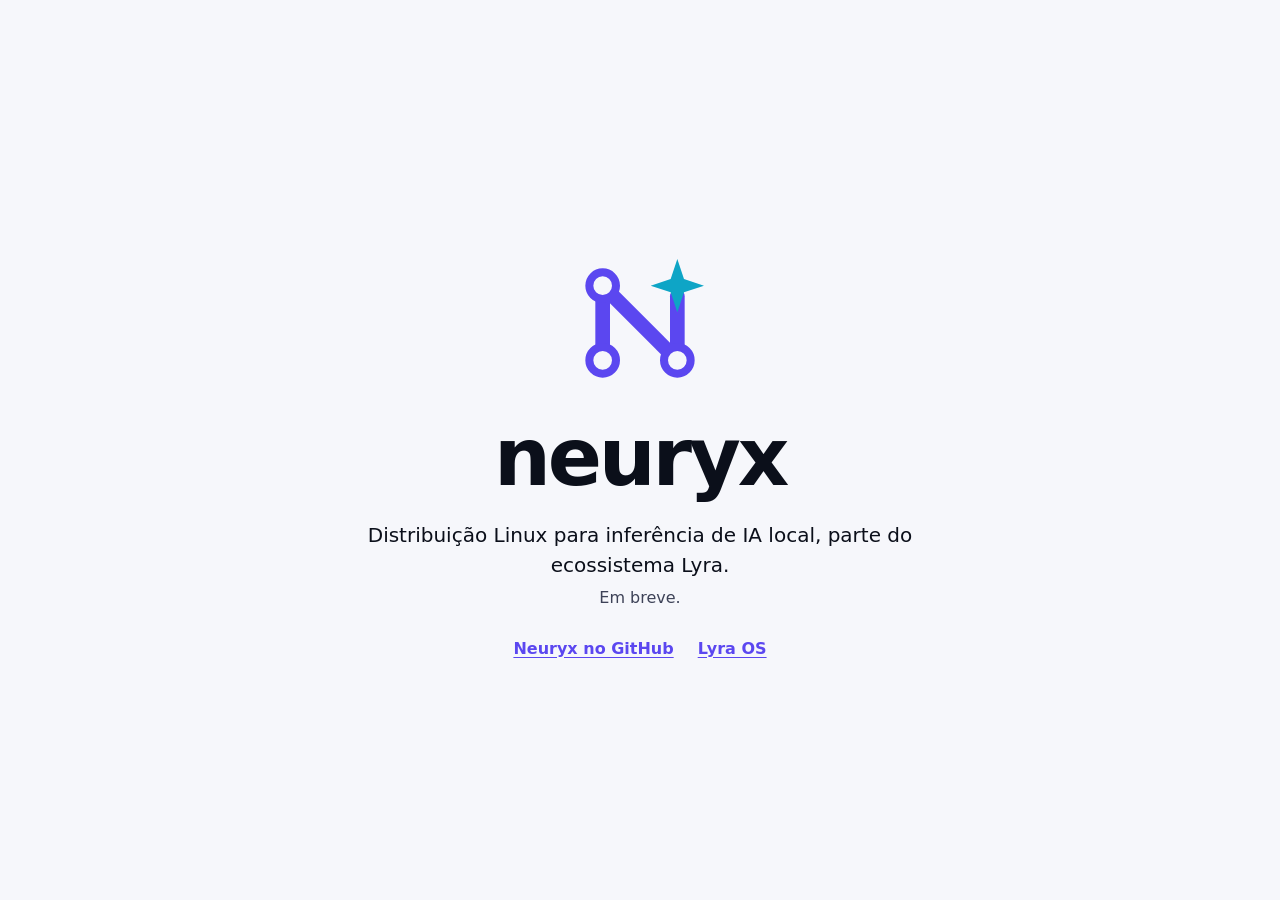
==== index.html @ 419c9c22 "chore: estrutura inicial do repositório Co-Authored-By: Claude Opus 5.5 <noreply@anthropic.com>" ====
<!DOCTYPE html>
<html lang="pt-BR">
<head>
  <meta charset="utf-8">
  <meta name="viewport" content="width=device-width, initial-scale=1">
  <title>Neuryx — em breve</title>
  <meta name="description" content="Distribuição Linux para inferência de IA local, parte do ecossistema Lyra.">
  <meta name="color-scheme" content="light dark">
  <link rel="icon" href="assets/neuryx-mark.svg" type="image/svg+xml">
  <link rel="stylesheet" href="css/style.css">
</head>
<body>
  <main class="hero">
    <img class="mark" src="assets/neuryx-mark.svg" alt="Logo do Neuryx" width="160" height="160">
    <h1 class="wordmark">neuryx</h1>
    <p class="tagline">Distribuição Linux para inferência de IA local, parte do ecossistema Lyra.</p>
    <p class="status">Em breve.</p>
    <nav aria-label="Links do projeto">
      <ul class="links">
        <li><a href="https://github.com/neuryx-os">Neuryx no GitHub</a></li>
        <li><a href="https://github.com/lyra-os-linux">Lyra OS</a></li>
      </ul>
    </nav>
  </main>
</body>
</html>
---- css/style.css ----
/* Paleta: https://github.com/neuryx-os/brand/blob/main/palette/colors.json */
:root {
  --ground: #F6F7FB;
  --ink: #0B0F1A;
  --accent: #5B47F0;
  --star: #0EA5C6;
  --muted: #3D4257;
}

@media (prefers-color-scheme: dark) {
  :root {
    --ground: #0B0F1A;
    --ink: #F2F3F8;
    --accent: #8B7BFF;
    --star: #38D6F5;
    --muted: #B4B8C8;
  }
}

*,
*::before,
*::after {
  box-sizing: border-box;
}

html {
  font-family: "Space Grotesk", system-ui, -apple-system, "Segoe UI", sans-serif;
  background: var(--ground);
  color: var(--ink);
}

body {
  margin: 0;
  min-height: 100vh;
  display: grid;
  place-items: center;
  padding: 2rem;
}

.hero {
  max-width: 40rem;
  text-align: center;
}

.mark {
  display: block;
  width: 160px;
  height: 160px;
  margin: 0 auto;
}

.wordmark {
  margin: 0.5rem 0 1rem;
  font-size: clamp(3rem, 10vw, 5rem);
  font-weight: 600;
  letter-spacing: -0.04em;
  text-transform: lowercase;
}

.tagline {
  margin: 0 0 0.5rem;
  font-size: 1.25rem;
  line-height: 1.5;
}

.status {
  margin: 0 0 2rem;
  color: var(--muted);
}

.links {
  display: flex;
  flex-wrap: wrap;
  justify-content: center;
  gap: 1.5rem;
  margin: 0;
  padding: 0;
  list-style: none;
}

.links a {
  color: var(--accent);
  font-weight: 600;
  text-underline-offset: 0.2em;
}

.links a:hover {
  text-decoration-thickness: 2px;
}

.links a:focus-visible {
  outline: 3px solid var(--star);
  outline-offset: 4px;
  border-radius: 2px;
}
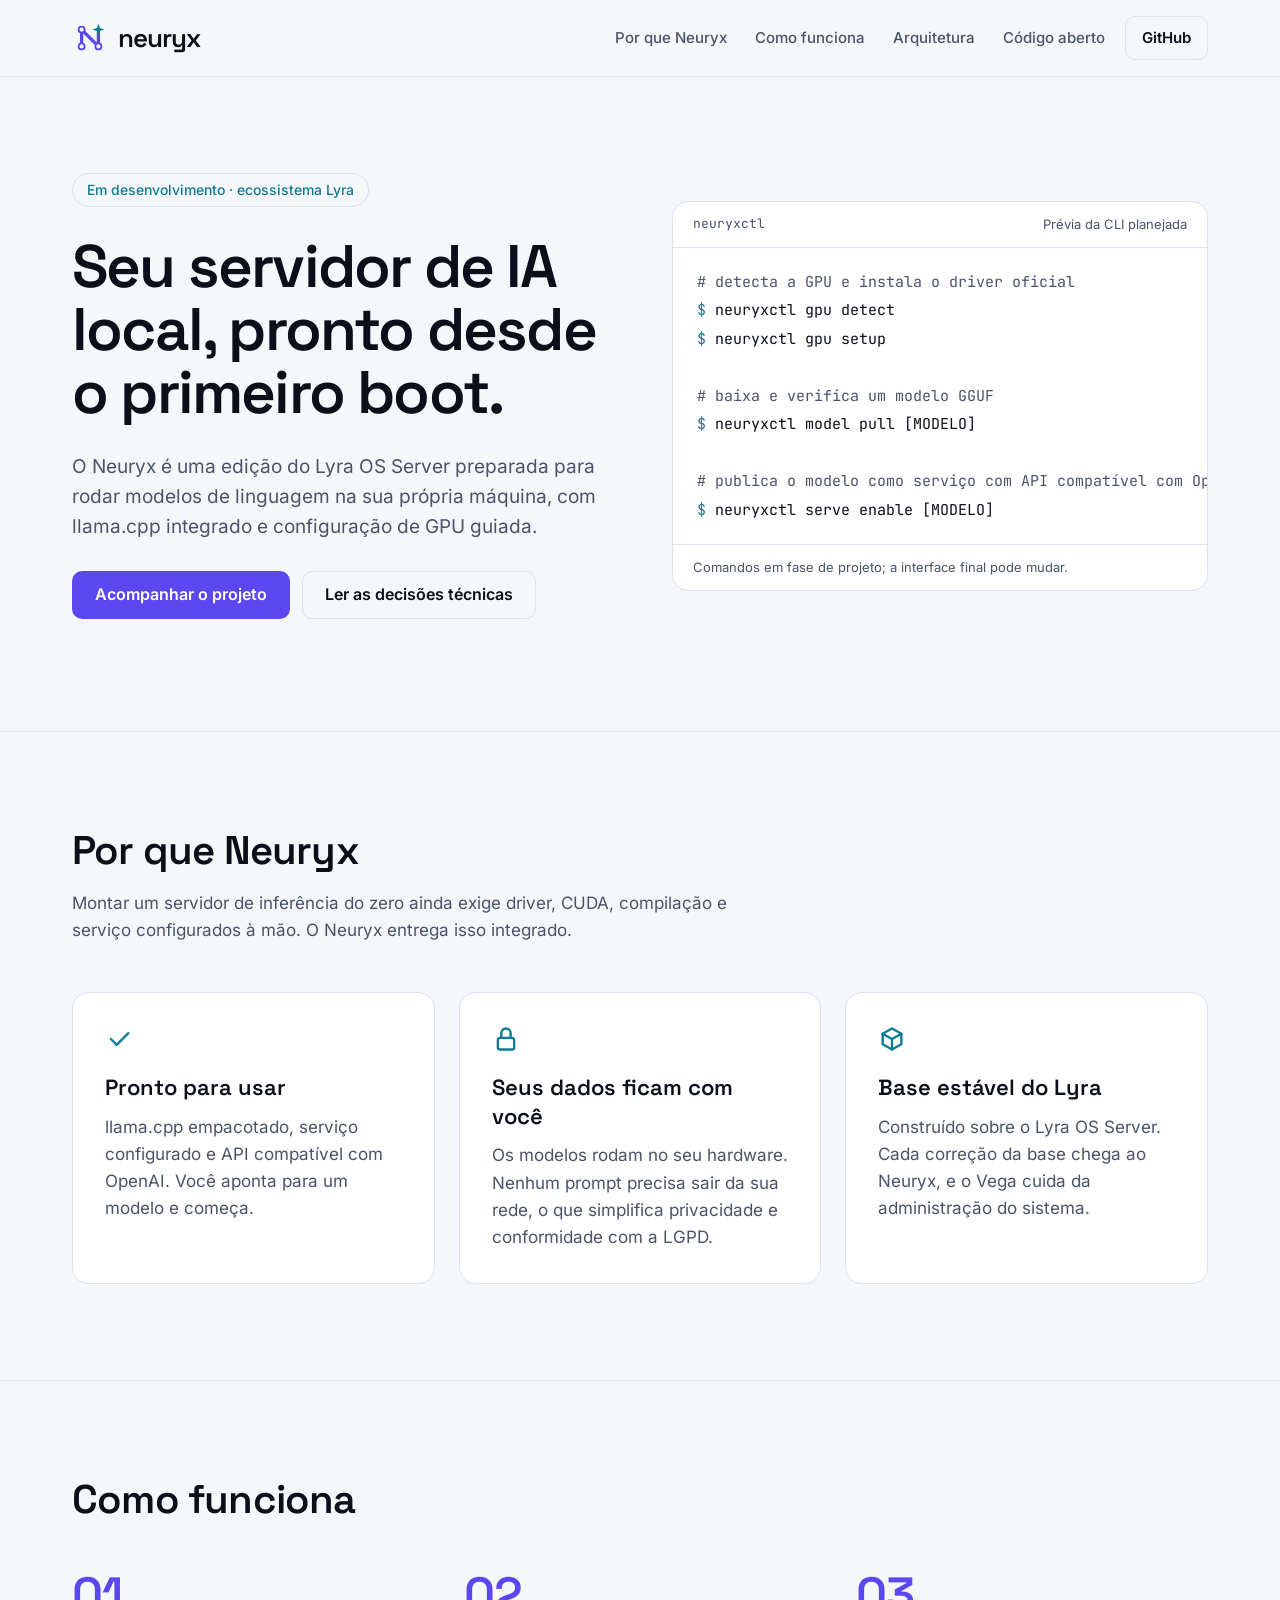
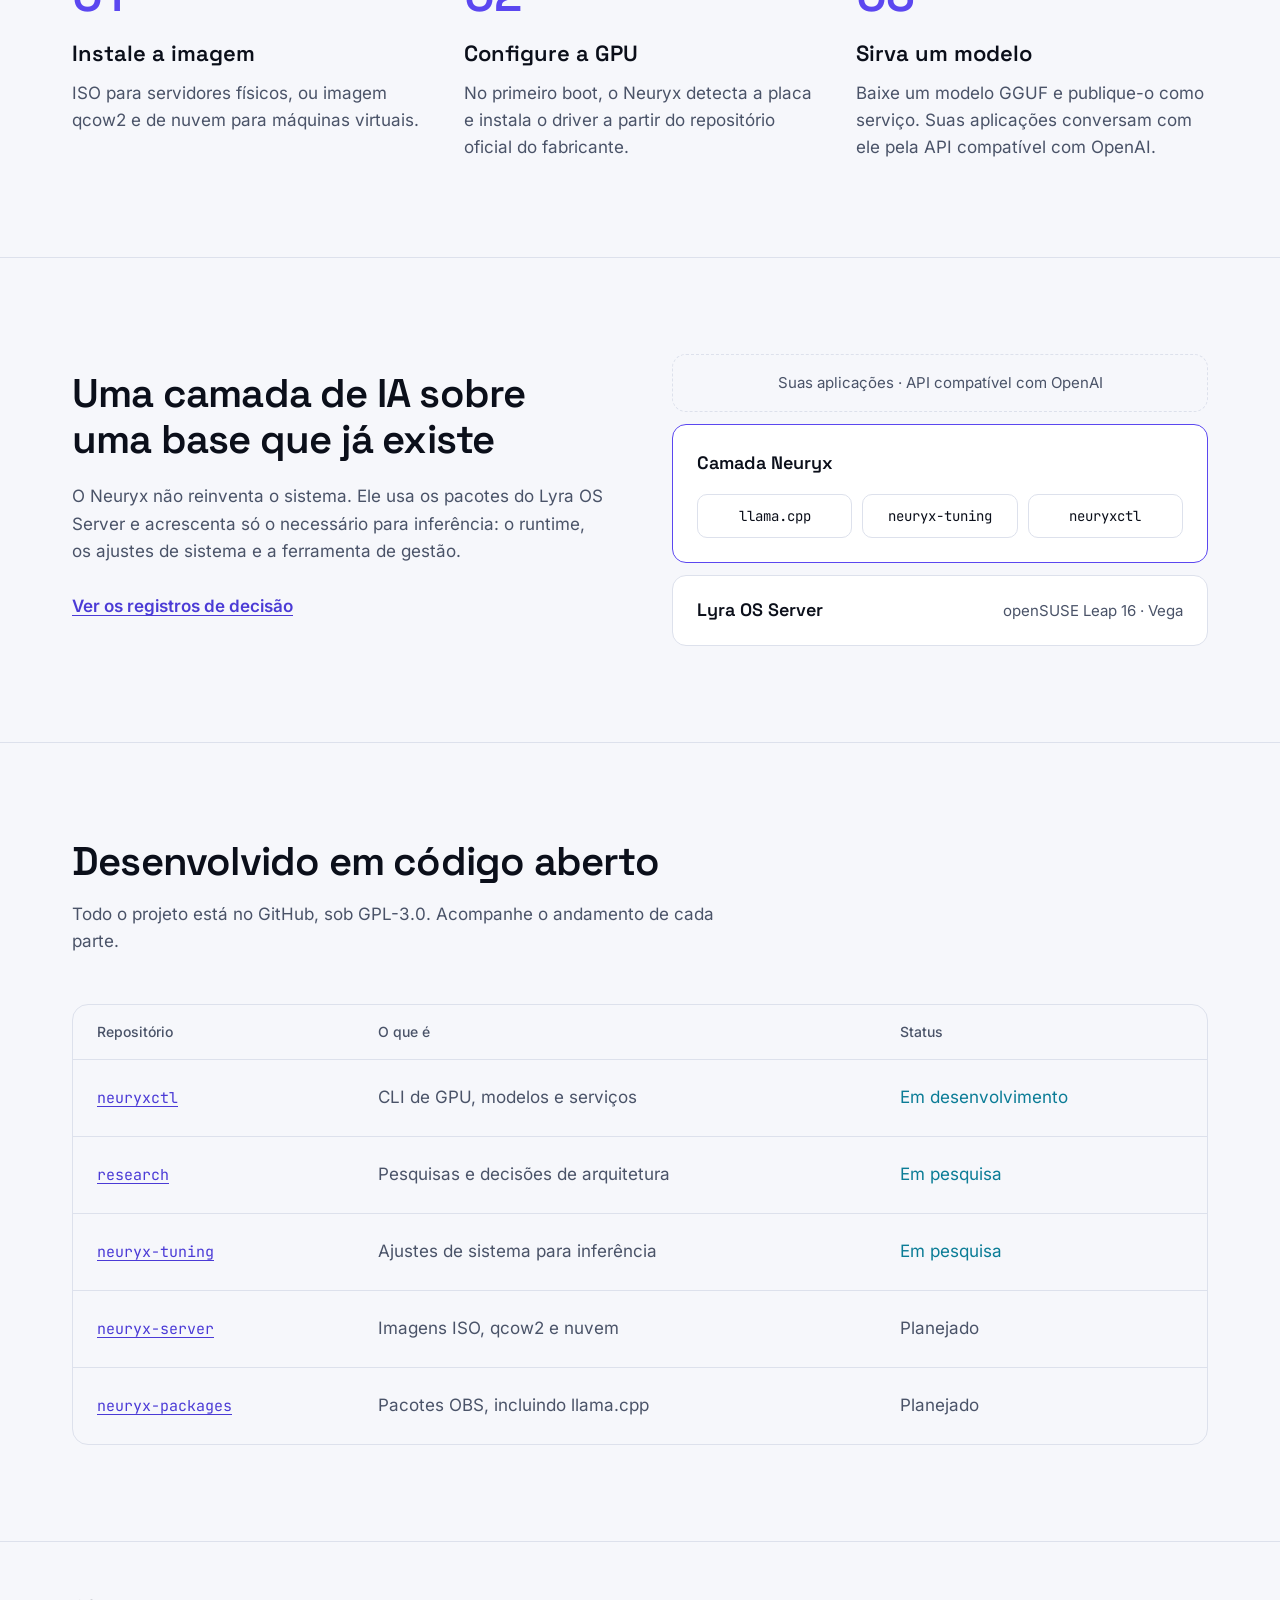
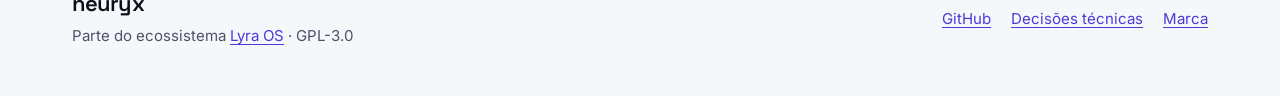
==== commit 7f2cd567: "feat: implementa página inicial Co-Authored-By: Claude Opus 5.5 <noreply@anthropic.com>" ====
--- a/index.html
+++ b/index.html
@@ -3,24 +3,241 @@
 <head>
   <meta charset="utf-8">
   <meta name="viewport" content="width=device-width, initial-scale=1">
-  <title>Neuryx — em breve</title>
-  <meta name="description" content="Distribuição Linux para inferência de IA local, parte do ecossistema Lyra.">
-  <meta name="color-scheme" content="light dark">
-  <link rel="icon" href="assets/neuryx-mark.svg" type="image/svg+xml">
+  <title>Neuryx — servidor de IA local sobre o Lyra OS Server</title>
+  <meta name="description" content="Neuryx é uma edição do Lyra OS Server preparada para rodar modelos de linguagem na sua própria máquina, com llama.cpp integrado e configuração de GPU guiada.">
+  <link rel="canonical" href="https://[DOMINIO]/">
+
+  <meta property="og:type" content="website">
+  <meta property="og:locale" content="pt_BR">
+  <meta property="og:title" content="Neuryx — servidor de IA local sobre o Lyra OS Server">
+  <meta property="og:description" content="Neuryx é uma edição do Lyra OS Server preparada para rodar modelos de linguagem na sua própria máquina, com llama.cpp integrado e configuração de GPU guiada.">
+  <meta property="og:url" content="https://[DOMINIO]/">
+  <meta property="og:image" content="https://[DOMINIO]/assets/og-image.png">
+  <meta property="og:image:width" content="1200">
+  <meta property="og:image:height" content="630">
+  <meta property="og:image:alt" content="Logo do Neuryx">
+  <meta name="twitter:card" content="summary_large_image">
+
+  <link rel="icon" href="assets/favicon.svg" type="image/svg+xml">
+  <link rel="icon" href="assets/favicon-32.png" sizes="32x32" type="image/png">
+  <link rel="apple-touch-icon" href="assets/apple-touch-icon.png">
+  <meta name="theme-color" content="#0B0F1A" media="(prefers-color-scheme: dark)">
+  <meta name="theme-color" content="#F6F7FB" media="(prefers-color-scheme: light)">
+  <meta name="color-scheme" content="dark light">
+
+  <link rel="preload" href="assets/fonts/space-grotesk-latin-600.woff2" as="font" type="font/woff2" crossorigin>
+  <link rel="preload" href="assets/fonts/inter-latin-400.woff2" as="font" type="font/woff2" crossorigin>
   <link rel="stylesheet" href="css/style.css">
 </head>
 <body>
-  <main class="hero">
-    <img class="mark" src="assets/neuryx-mark.svg" alt="Logo do Neuryx" width="160" height="160">
-    <h1 class="wordmark">neuryx</h1>
-    <p class="tagline">Distribuição Linux para inferência de IA local, parte do ecossistema Lyra.</p>
-    <p class="status">Em breve.</p>
-    <nav aria-label="Links do projeto">
-      <ul class="links">
-        <li><a href="https://github.com/neuryx-os">Neuryx no GitHub</a></li>
-        <li><a href="https://github.com/lyra-os-linux">Lyra OS</a></li>
-      </ul>
-    </nav>
+  <a class="skip-link" href="#conteudo">Pular para o conteúdo</a>
+
+  <header class="site-header">
+    <div class="container">
+      <a class="brand" href="/" aria-label="Neuryx — página inicial">
+        <svg viewBox="0 0 120 120" width="36" height="36" aria-hidden="true" focusable="false">
+          <g class="mark-lines" stroke-width="11" stroke-linecap="round" fill="none">
+            <line x1="32" y1="88" x2="32" y2="32"/>
+            <line x1="32" y1="32" x2="88" y2="88"/>
+            <line x1="88" y1="88" x2="88" y2="40"/>
+          </g>
+          <g class="mark-nodes" stroke-width="6">
+            <circle cx="32" cy="88" r="10"/>
+            <circle cx="32" cy="32" r="10"/>
+            <circle cx="88" cy="88" r="10"/>
+          </g>
+          <path class="mark-star" d="M88 12 L93 27 L108 32 L93 37 L88 52 L83 37 L68 32 L83 27 Z"/>
+        </svg>
+        <span class="wordmark">neuryx</span>
+      </a>
+      <nav class="site-nav" aria-label="Principal">
+        <ul class="nav-links">
+          <li><a href="#por-que">Por que Neuryx</a></li>
+          <li><a href="#como-funciona">Como funciona</a></li>
+          <li><a href="#arquitetura">Arquitetura</a></li>
+          <li><a href="#codigo-aberto">Código aberto</a></li>
+        </ul>
+        <a class="btn btn-secondary btn-small" href="https://github.com/neuryx-os">GitHub</a>
+      </nav>
+    </div>
+  </header>
+
+  <main id="conteudo">
+    <section class="hero" aria-labelledby="hero-titulo">
+      <div class="container">
+        <div class="hero-text">
+          <span class="badge">Em desenvolvimento · ecossistema Lyra</span>
+          <h1 id="hero-titulo">Seu servidor de IA local, pronto desde o primeiro boot.</h1>
+          <p class="hero-lead">O Neuryx é uma edição do Lyra OS Server preparada para rodar modelos de linguagem na sua própria máquina, com llama.cpp integrado e configuração de GPU guiada.</p>
+          <div class="actions">
+            <a class="btn btn-primary" href="https://github.com/neuryx-os">Acompanhar o projeto</a>
+            <a class="btn btn-secondary" href="https://github.com/neuryx-os/research">Ler as decisões técnicas</a>
+          </div>
+        </div>
+
+        <figure class="terminal">
+          <div class="terminal-bar">
+            <span class="terminal-title">neuryxctl</span>
+            <span>Prévia da CLI planejada</span>
+          </div>
+<pre><code><span class="t-comment"># detecta a GPU e instala o driver oficial</span>
+<span class="t-prompt">$</span> neuryxctl gpu detect
+<span class="t-prompt">$</span> neuryxctl gpu setup
+
+<span class="t-comment"># baixa e verifica um modelo GGUF</span>
+<span class="t-prompt">$</span> neuryxctl model pull [MODELO]
+
+<span class="t-comment"># publica o modelo como serviço com API compatível com OpenAI</span>
+<span class="t-prompt">$</span> neuryxctl serve enable [MODELO]</code></pre>
+          <figcaption>Comandos em fase de projeto; a interface final pode mudar.</figcaption>
+        </figure>
+      </div>
+    </section>
+
+    <section class="section" id="por-que" aria-labelledby="por-que-titulo">
+      <div class="container">
+        <h2 id="por-que-titulo">Por que Neuryx</h2>
+        <p class="section-intro">Montar um servidor de inferência do zero ainda exige driver, CUDA, compilação e serviço configurados à mão. O Neuryx entrega isso integrado.</p>
+
+        <div class="cards">
+          <article class="card">
+            <svg class="card-icon" viewBox="0 0 24 24" fill="none" stroke-width="2" stroke-linecap="round" stroke-linejoin="round" aria-hidden="true" focusable="false">
+              <path d="M5 12l5 5L20 7"/>
+            </svg>
+            <h3>Pronto para usar</h3>
+            <p>llama.cpp empacotado, serviço configurado e API compatível com OpenAI. Você aponta para um modelo e começa.</p>
+          </article>
+          <article class="card">
+            <svg class="card-icon" viewBox="0 0 24 24" fill="none" stroke-width="2" stroke-linecap="round" stroke-linejoin="round" aria-hidden="true" focusable="false">
+              <rect x="5" y="11" width="14" height="10" rx="2"/>
+              <path d="M8 11V7a4 4 0 0 1 8 0v4"/>
+            </svg>
+            <h3>Seus dados ficam com você</h3>
+            <p>Os modelos rodam no seu hardware. Nenhum prompt precisa sair da sua rede, o que simplifica privacidade e conformidade com a LGPD.</p>
+          </article>
+          <article class="card">
+            <svg class="card-icon" viewBox="0 0 24 24" fill="none" stroke-width="2" stroke-linecap="round" stroke-linejoin="round" aria-hidden="true" focusable="false">
+              <path d="M12 3l8 4.5v9L12 21l-8-4.5v-9z"/>
+              <path d="M12 12l8-4.5M12 12v9M12 12L4 7.5"/>
+            </svg>
+            <h3>Base estável do Lyra</h3>
+            <p>Construído sobre o Lyra OS Server. Cada correção da base chega ao Neuryx, e o Vega cuida da administração do sistema.</p>
+          </article>
+        </div>
+      </div>
+    </section>
+
+    <section class="section" id="como-funciona" aria-labelledby="como-funciona-titulo">
+      <div class="container">
+        <h2 id="como-funciona-titulo">Como funciona</h2>
+
+        <ol class="steps">
+          <li>
+            <span class="step-number" aria-hidden="true">01</span>
+            <h3>Instale a imagem</h3>
+            <p>ISO para servidores físicos, ou imagem qcow2 e de nuvem para máquinas virtuais.</p>
+          </li>
+          <li>
+            <span class="step-number" aria-hidden="true">02</span>
+            <h3>Configure a GPU</h3>
+            <p>No primeiro boot, o Neuryx detecta a placa e instala o driver a partir do repositório oficial do fabricante.</p>
+          </li>
+          <li>
+            <span class="step-number" aria-hidden="true">03</span>
+            <h3>Sirva um modelo</h3>
+            <p>Baixe um modelo GGUF e publique-o como serviço. Suas aplicações conversam com ele pela API compatível com OpenAI.</p>
+          </li>
+        </ol>
+      </div>
+    </section>
+
+    <section class="section" id="arquitetura" aria-labelledby="arquitetura-titulo">
+      <div class="container split">
+        <div class="split-text">
+          <h2 id="arquitetura-titulo">Uma camada de IA sobre uma base que já existe</h2>
+          <p>O Neuryx não reinventa o sistema. Ele usa os pacotes do Lyra OS Server e acrescenta só o necessário para inferência: o runtime, os ajustes de sistema e a ferramenta de gestão.</p>
+          <a class="text-link" href="https://github.com/neuryx-os/research">Ver os registros de decisão</a>
+        </div>
+
+        <div class="diagram" role="img" aria-label="Diagrama em camadas: suas aplicações no topo, a camada Neuryx no meio com llama.cpp, neuryx-tuning e neuryxctl, e o Lyra OS Server na base">
+          <div class="layer layer-apps">Suas aplicações · API compatível com OpenAI</div>
+          <div class="layer layer-neuryx">
+            <span class="layer-title">Camada Neuryx</span>
+            <div class="tags">
+              <span class="tag">llama.cpp</span>
+              <span class="tag">neuryx-tuning</span>
+              <span class="tag">neuryxctl</span>
+            </div>
+          </div>
+          <div class="layer layer-base">
+            <span class="layer-title">Lyra OS Server</span>
+            <span class="layer-detail">openSUSE Leap 16 · Vega</span>
+          </div>
+        </div>
+      </div>
+    </section>
+
+    <section class="section" id="codigo-aberto" aria-labelledby="codigo-aberto-titulo">
+      <div class="container">
+        <h2 id="codigo-aberto-titulo">Desenvolvido em código aberto</h2>
+        <p class="section-intro">Todo o projeto está no GitHub, sob GPL-3.0. Acompanhe o andamento de cada parte.</p>
+
+        <div class="table-wrap">
+          <table class="repos">
+            <thead>
+              <tr>
+                <th scope="col">Repositório</th>
+                <th scope="col">O que é</th>
+                <th scope="col">Status</th>
+              </tr>
+            </thead>
+            <tbody>
+              <tr>
+                <td><code><a href="https://github.com/neuryx-os/neuryxctl">neuryxctl</a></code></td>
+                <td>CLI de GPU, modelos e serviços</td>
+                <td class="status-active">Em desenvolvimento</td>
+              </tr>
+              <tr>
+                <td><code><a href="https://github.com/neuryx-os/research">research</a></code></td>
+                <td>Pesquisas e decisões de arquitetura</td>
+                <td class="status-active">Em pesquisa</td>
+              </tr>
+              <tr>
+                <td><code><a href="https://github.com/neuryx-os/neuryx-tuning">neuryx-tuning</a></code></td>
+                <td>Ajustes de sistema para inferência</td>
+                <td class="status-active">Em pesquisa</td>
+              </tr>
+              <tr>
+                <td><code><a href="https://github.com/neuryx-os/neuryx-server">neuryx-server</a></code></td>
+                <td>Imagens ISO, qcow2 e nuvem</td>
+                <td class="status-planned">Planejado</td>
+              </tr>
+              <tr>
+                <td><code><a href="https://github.com/neuryx-os/neuryx-packages">neuryx-packages</a></code></td>
+                <td>Pacotes OBS, incluindo llama.cpp</td>
+                <td class="status-planned">Planejado</td>
+              </tr>
+            </tbody>
+          </table>
+        </div>
+      </div>
+    </section>
   </main>
+
+  <footer class="site-footer">
+    <div class="container">
+      <div class="footer-brand">
+        <span class="footer-name wordmark">neuryx</span>
+        <p>Parte do ecossistema <a href="https://lyraos.com.br/">Lyra OS</a> · GPL-3.0</p>
+      </div>
+      <nav class="footer-nav" aria-label="Rodapé">
+        <ul>
+          <li><a href="https://github.com/neuryx-os">GitHub</a></li>
+          <li><a href="https://github.com/neuryx-os/research">Decisões técnicas</a></li>
+          <li><a href="https://github.com/neuryx-os/brand">Marca</a></li>
+        </ul>
+      </nav>
+    </div>
+  </footer>
 </body>
 </html>
--- a/css/style.css
+++ b/css/style.css
@@ -1,21 +1,96 @@
-/* Paleta: https://github.com/neuryx-os/brand/blob/main/palette/colors.json */
+/*
+ * Site do Neuryx.
+ * Paleta: https://github.com/neuryx-os/brand/blob/main/palette/colors.json
+ * Tema escuro como padrão; tema claro via prefers-color-scheme: light.
+ */
+
+/* Fontes auto-hospedadas (SIL OFL 1.1, ver assets/fonts/OFL.txt) */
+
+@font-face {
+  font-family: "Space Grotesk";
+  font-style: normal;
+  font-weight: 500;
+  font-display: swap;
+  src: url("../assets/fonts/space-grotesk-latin-500.woff2") format("woff2");
+}
+
+@font-face {
+  font-family: "Space Grotesk";
+  font-style: normal;
+  font-weight: 600;
+  font-display: swap;
+  src: url("../assets/fonts/space-grotesk-latin-600.woff2") format("woff2");
+}
+
+@font-face {
+  font-family: "Inter";
+  font-style: normal;
+  font-weight: 400;
+  font-display: swap;
+  src: url("../assets/fonts/inter-latin-400.woff2") format("woff2");
+}
+
+@font-face {
+  font-family: "Inter";
+  font-style: normal;
+  font-weight: 500;
+  font-display: swap;
+  src: url("../assets/fonts/inter-latin-500.woff2") format("woff2");
+}
+
+@font-face {
+  font-family: "Inter";
+  font-style: normal;
+  font-weight: 600;
+  font-display: swap;
+  src: url("../assets/fonts/inter-latin-600.woff2") format("woff2");
+}
+
+@font-face {
+  font-family: "JetBrains Mono";
+  font-style: normal;
+  font-weight: 400;
+  font-display: swap;
+  src: url("../assets/fonts/jetbrains-mono-latin-400.woff2") format("woff2");
+}
+
+/* Tokens */
+
 :root {
-  --ground: #F6F7FB;
-  --ink: #0B0F1A;
-  --accent: #5B47F0;
-  --star: #0EA5C6;
-  --muted: #3D4257;
-}
-
-@media (prefers-color-scheme: dark) {
+  color-scheme: dark light;
+
+  --ground: #0B0F1A;
+  --surface: #121829;
+  --line: #263049;
+  --ink: #F2F3F8;
+  --muted: #A3ACC2;
+  --accent: #8B7BFF;
+  --accent-ink: #0B0F1A;
+  --star: #38D6F5;
+  --link: #A99CFF;
+  --link-hover: #D3CCFF;
+
+  --font-display: "Space Grotesk", system-ui, sans-serif;
+  --font-body: "Inter", system-ui, sans-serif;
+  --font-mono: "JetBrains Mono", ui-monospace, monospace;
+}
+
+@media (prefers-color-scheme: light) {
   :root {
-    --ground: #0B0F1A;
-    --ink: #F2F3F8;
-    --accent: #8B7BFF;
-    --star: #38D6F5;
-    --muted: #B4B8C8;
-  }
-}
+    --ground: #F6F7FB;
+    --surface: #FFFFFF;
+    --line: #DDE1EC;
+    --ink: #0B0F1A;
+    --muted: #4A5368;
+    --accent: #5B47F0;
+    --accent-ink: #FFFFFF;
+    --star: #0B7C96;
+    --link: #4B3BD6;
+    --link-hover: #2E2390;
+  }
+}
+
+/* Base */
 
 *,
 *::before,
@@ -23,73 +98,696 @@
   box-sizing: border-box;
 }
 
+@media (prefers-reduced-motion: no-preference) {
+  html {
+    scroll-behavior: smooth;
+  }
+}
+
 html {
-  font-family: "Space Grotesk", system-ui, -apple-system, "Segoe UI", sans-serif;
+  -webkit-text-size-adjust: 100%;
+  text-size-adjust: 100%;
+}
+
+body {
+  margin: 0;
   background: var(--ground);
   color: var(--ink);
-}
-
-body {
+  font-family: var(--font-body);
+  font-size: 1.0625rem;
+  font-weight: 400;
+  line-height: 1.6;
+}
+
+h1,
+h2,
+h3 {
   margin: 0;
-  min-height: 100vh;
-  display: grid;
-  place-items: center;
-  padding: 2rem;
-}
-
-.hero {
-  max-width: 40rem;
-  text-align: center;
-}
-
-.mark {
-  display: block;
-  width: 160px;
-  height: 160px;
-  margin: 0 auto;
+  font-family: var(--font-display);
+  font-weight: 600;
+}
+
+h1 {
+  font-size: clamp(2.5rem, 5vw + 1rem, 3.75rem);
+  line-height: 1.05;
+  letter-spacing: -0.03em;
+}
+
+h2 {
+  font-size: clamp(2rem, 2.5vw + 1rem, 2.5rem);
+  line-height: 1.15;
+  letter-spacing: -0.02em;
+}
+
+h3 {
+  font-size: 1.375rem;
+  line-height: 1.3;
+}
+
+p {
+  margin: 0;
+}
+
+a {
+  color: var(--link);
+  text-underline-offset: 0.2em;
+}
+
+a:hover {
+  color: var(--link-hover);
+}
+
+a,
+.btn {
+  transition: color 150ms ease, background-color 150ms ease, border-color 150ms ease;
+}
+
+@media (prefers-reduced-motion: reduce) {
+  a,
+  .btn {
+    transition: none;
+  }
+}
+
+:focus-visible {
+  outline: 2px solid var(--star);
+  outline-offset: 3px;
+}
+
+code,
+pre {
+  font-family: var(--font-mono);
+  font-size: 0.9375rem;
+}
+
+.muted {
+  color: var(--muted);
 }
 
 .wordmark {
-  margin: 0.5rem 0 1rem;
-  font-size: clamp(3rem, 10vw, 5rem);
+  font-family: var(--font-display);
   font-weight: 600;
   letter-spacing: -0.04em;
   text-transform: lowercase;
 }
 
-.tagline {
-  margin: 0 0 0.5rem;
-  font-size: 1.25rem;
-  line-height: 1.5;
-}
-
-.status {
-  margin: 0 0 2rem;
-  color: var(--muted);
-}
-
-.links {
+.container {
+  width: 100%;
+  max-width: 1200px;
+  margin-inline: auto;
+  padding-inline: 32px;
+}
+
+@media (max-width: 599px) {
+  .container {
+    padding-inline: 20px;
+  }
+}
+
+/* Pular para o conteúdo */
+
+.skip-link {
+  position: absolute;
+  top: -100px;
+  left: 16px;
+  z-index: 10;
+  display: inline-flex;
+  align-items: center;
+  min-height: 44px;
+  padding: 0 16px;
+  border-radius: 10px;
+  background: var(--accent);
+  color: var(--accent-ink);
+  font-weight: 600;
+  text-decoration: none;
+}
+
+.skip-link:focus {
+  top: 16px;
+}
+
+.skip-link:hover {
+  color: var(--accent-ink);
+}
+
+/* Símbolo (cores por CSS para acompanhar o tema) */
+
+.mark-lines {
+  stroke: var(--accent);
+}
+
+.mark-nodes {
+  fill: var(--ground);
+  stroke: var(--accent);
+}
+
+.mark-star {
+  fill: var(--star);
+}
+
+/* Botões */
+
+.btn {
+  display: inline-flex;
+  align-items: center;
+  justify-content: center;
+  min-height: 48px;
+  padding: 0 22px;
+  border: 1px solid transparent;
+  border-radius: 10px;
+  font-family: var(--font-body);
+  font-size: 1rem;
+  font-weight: 600;
+  line-height: 1.2;
+  text-align: center;
+  text-decoration: none;
+}
+
+.btn-primary {
+  background: var(--accent);
+  color: var(--accent-ink);
+}
+
+.btn-primary:hover {
+  background: var(--link-hover);
+  color: var(--accent-ink);
+}
+
+.btn-secondary {
+  border-color: var(--line);
+  background: transparent;
+  color: var(--ink);
+}
+
+.btn-secondary:hover {
+  border-color: var(--muted);
+  background: var(--surface);
+  color: var(--ink);
+}
+
+.btn-small {
+  min-height: 44px;
+  padding: 0 16px;
+  font-size: 0.9375rem;
+}
+
+/* Cabeçalho */
+
+.site-header {
+  border-bottom: 1px solid var(--line);
+}
+
+.site-header .container {
+  position: relative;
   display: flex;
   flex-wrap: wrap;
-  justify-content: center;
-  gap: 1.5rem;
+  align-items: center;
+  justify-content: space-between;
+  gap: 12px 24px;
+  padding-block: 16px;
+}
+
+.brand {
+  display: inline-flex;
+  align-items: center;
+  gap: 10px;
+  min-height: 44px;
+  color: var(--ink);
+  font-size: 26px;
+  line-height: 1;
+  text-decoration: none;
+}
+
+.brand:hover {
+  color: var(--ink);
+}
+
+.brand svg {
+  flex: none;
+  width: 36px;
+  height: 36px;
+}
+
+.site-nav {
+  display: flex;
+  align-items: center;
+  gap: 8px;
+}
+
+.nav-links {
+  display: flex;
+  gap: 4px;
   margin: 0;
   padding: 0;
   list-style: none;
 }
 
-.links a {
+.nav-links a {
+  display: inline-flex;
+  align-items: center;
+  min-height: 44px;
+  padding: 0 12px;
+  border-radius: 10px;
+  color: var(--muted);
+  font-size: 0.9375rem;
+  font-weight: 500;
+  text-decoration: none;
+  white-space: nowrap;
+}
+
+.nav-links a:hover {
+  color: var(--ink);
+}
+
+/*
+ * Abaixo de 760px os links de âncora vão para uma segunda linha, roláveis
+ * horizontalmente; o botão GitHub permanece na linha do símbolo.
+ */
+@media (max-width: 759px) {
+  .site-nav {
+    flex-basis: 100%;
+    min-width: 0;
+  }
+
+  .nav-links {
+    flex: 1 1 auto;
+    min-width: 0;
+    margin-inline: -12px;
+    overflow-x: auto;
+  }
+
+  .site-nav .btn {
+    position: absolute;
+    top: 16px;
+    right: 20px;
+  }
+}
+
+@media (min-width: 600px) and (max-width: 759px) {
+  .site-nav .btn {
+    right: 32px;
+  }
+}
+
+/* Seções */
+
+.section {
+  padding-block: 96px;
+  border-top: 1px solid var(--line);
+  scroll-margin-top: 24px;
+}
+
+@media (max-width: 599px) {
+  .section {
+    padding-block: 64px;
+  }
+}
+
+.section-intro {
+  max-width: 680px;
+  margin-top: 16px;
+  color: var(--muted);
+}
+
+/* Hero */
+
+.hero {
+  padding-block: 96px 112px;
+}
+
+@media (max-width: 599px) {
+  .hero {
+    padding-block: 64px 80px;
+  }
+}
+
+.hero .container {
+  display: grid;
+  gap: 64px;
+  align-items: center;
+}
+
+@media (min-width: 960px) {
+  .hero .container {
+    grid-template-columns: minmax(0, 1fr) minmax(0, 1fr);
+  }
+}
+
+.hero-text {
+  display: flex;
+  flex-direction: column;
+  align-items: flex-start;
+  gap: 28px;
+  min-width: 0;
+}
+
+.badge {
+  display: inline-flex;
+  align-items: center;
+  padding: 6px 14px;
+  border: 1px solid var(--line);
+  border-radius: 999px;
+  color: var(--star);
+  font-size: 14px;
+  font-weight: 500;
+  line-height: 1.4;
+}
+
+.hero-lead {
+  max-width: 540px;
+  color: var(--muted);
+  font-size: 1.1875rem;
+}
+
+.actions {
+  display: flex;
+  flex-wrap: wrap;
+  gap: 12px;
+}
+
+/* Terminal */
+
+.terminal {
+  min-width: 0;
+  margin: 0;
+  overflow: hidden;
+  border: 1px solid var(--line);
+  border-radius: 16px;
+  background: var(--surface);
+}
+
+.terminal-bar {
+  display: flex;
+  flex-wrap: wrap;
+  justify-content: space-between;
+  gap: 4px 16px;
+  padding: 12px 20px;
+  border-bottom: 1px solid var(--line);
+  color: var(--muted);
+  font-size: 13px;
+}
+
+.terminal-bar .terminal-title {
+  font-family: var(--font-mono);
+  font-size: 13px;
+}
+
+.terminal pre {
+  margin: 0;
+  padding: 20px 24px;
+  overflow-x: auto;
+  color: var(--ink);
+  font-size: 15px;
+  line-height: 1.9;
+}
+
+.terminal .t-comment {
+  color: var(--muted);
+}
+
+.terminal .t-prompt {
+  color: var(--star);
+}
+
+.terminal figcaption {
+  padding: 12px 20px;
+  border-top: 1px solid var(--line);
+  color: var(--muted);
+  font-size: 13px;
+}
+
+/* Por que Neuryx */
+
+.cards {
+  display: grid;
+  gap: 24px;
+  margin-top: 48px;
+}
+
+@media (min-width: 900px) {
+  .cards {
+    grid-template-columns: repeat(3, minmax(0, 1fr));
+  }
+}
+
+.card {
+  padding: 32px;
+  border: 1px solid var(--line);
+  border-radius: 16px;
+  background: var(--surface);
+}
+
+.card-icon {
+  display: block;
+  width: 28px;
+  height: 28px;
+  stroke: var(--star);
+}
+
+.card h3 {
+  margin-top: 20px;
+}
+
+.card p {
+  margin-top: 12px;
+  color: var(--muted);
+}
+
+/* Como funciona */
+
+.steps {
+  display: grid;
+  gap: 40px;
+  margin: 48px 0 0;
+  padding: 0;
+  list-style: none;
+}
+
+@media (min-width: 900px) {
+  .steps {
+    grid-template-columns: repeat(3, minmax(0, 1fr));
+  }
+}
+
+.step-number {
+  display: block;
   color: var(--accent);
-  font-weight: 600;
-  text-underline-offset: 0.2em;
-}
-
-.links a:hover {
-  text-decoration-thickness: 2px;
-}
-
-.links a:focus-visible {
-  outline: 3px solid var(--star);
-  outline-offset: 4px;
-  border-radius: 2px;
-}
+  font-family: var(--font-display);
+  font-size: 48px;
+  font-weight: 600;
+  line-height: 1;
+  letter-spacing: -0.02em;
+}
+
+.steps h3 {
+  margin-top: 20px;
+}
+
+.steps p {
+  margin-top: 12px;
+  color: var(--muted);
+}
+
+/* Arquitetura */
+
+.split {
+  display: grid;
+  gap: 64px;
+  align-items: center;
+}
+
+@media (min-width: 960px) {
+  .split {
+    grid-template-columns: minmax(0, 1fr) minmax(0, 1fr);
+  }
+}
+
+.split-text {
+  display: flex;
+  flex-direction: column;
+  align-items: flex-start;
+  gap: 20px;
+}
+
+.split-text p {
+  color: var(--muted);
+}
+
+.text-link {
+  display: inline-flex;
+  align-items: center;
+  min-height: 44px;
+  font-weight: 600;
+}
+
+.diagram {
+  display: flex;
+  flex-direction: column;
+  gap: 12px;
+  min-width: 0;
+}
+
+.layer {
+  border-radius: 14px;
+}
+
+.layer-apps {
+  padding: 16px 24px;
+  border: 1px dashed var(--line);
+  color: var(--muted);
+  font-size: 15px;
+  text-align: center;
+}
+
+.layer-neuryx {
+  padding: 24px;
+  border: 1px solid var(--accent);
+  background: var(--surface);
+}
+
+.layer-title {
+  display: block;
+  font-family: var(--font-display);
+  font-size: 18px;
+  font-weight: 600;
+}
+
+.tags {
+  display: grid;
+  grid-template-columns: repeat(auto-fit, minmax(130px, 1fr));
+  gap: 10px;
+  margin-top: 16px;
+}
+
+.tag {
+  padding: 10px 12px;
+  border: 1px solid var(--line);
+  border-radius: 10px;
+  font-family: var(--font-mono);
+  font-size: 14px;
+  text-align: center;
+}
+
+.layer-base {
+  display: flex;
+  flex-wrap: wrap;
+  align-items: center;
+  justify-content: space-between;
+  gap: 8px 16px;
+  padding: 20px 24px;
+  border: 1px solid var(--line);
+  background: var(--surface);
+}
+
+.layer-base .layer-detail {
+  color: var(--muted);
+  font-size: 15px;
+}
+
+/* Código aberto */
+
+.table-wrap {
+  margin-top: 48px;
+  overflow-x: auto;
+  border: 1px solid var(--line);
+  border-radius: 16px;
+}
+
+.repos {
+  width: 100%;
+  min-width: 560px;
+  border-collapse: collapse;
+}
+
+.repos th,
+.repos td {
+  padding: 16px 24px;
+  text-align: left;
+  vertical-align: middle;
+}
+
+.repos th {
+  color: var(--muted);
+  font-size: 14px;
+  font-weight: 500;
+}
+
+.repos td {
+  border-top: 1px solid var(--line);
+}
+
+.repos td:nth-child(2) {
+  color: var(--muted);
+}
+
+.repos code a {
+  display: inline-flex;
+  align-items: center;
+  min-height: 44px;
+}
+
+.status-active {
+  color: var(--star);
+}
+
+.status-planned {
+  color: var(--muted);
+}
+
+/* Página 404 */
+
+.not-found .container {
+  display: flex;
+  flex-direction: column;
+  align-items: flex-start;
+  gap: 28px;
+}
+
+.not-found p {
+  max-width: 540px;
+  color: var(--muted);
+  font-size: 1.1875rem;
+}
+
+/* Rodapé */
+
+.site-footer {
+  border-top: 1px solid var(--line);
+  padding-block: 48px;
+  color: var(--muted);
+  font-size: 15px;
+}
+
+.site-footer .container {
+  display: flex;
+  flex-wrap: wrap;
+  align-items: center;
+  justify-content: space-between;
+  gap: 24px;
+}
+
+.footer-name {
+  display: block;
+  color: var(--ink);
+  font-size: 22px;
+  line-height: 1.2;
+}
+
+.footer-brand p {
+  margin-top: 8px;
+}
+
+.footer-nav ul {
+  display: flex;
+  flex-wrap: wrap;
+  gap: 4px 20px;
+  margin: 0;
+  padding: 0;
+  list-style: none;
+}
+
+.footer-nav a {
+  display: inline-flex;
+  align-items: center;
+  min-height: 44px;
+}
